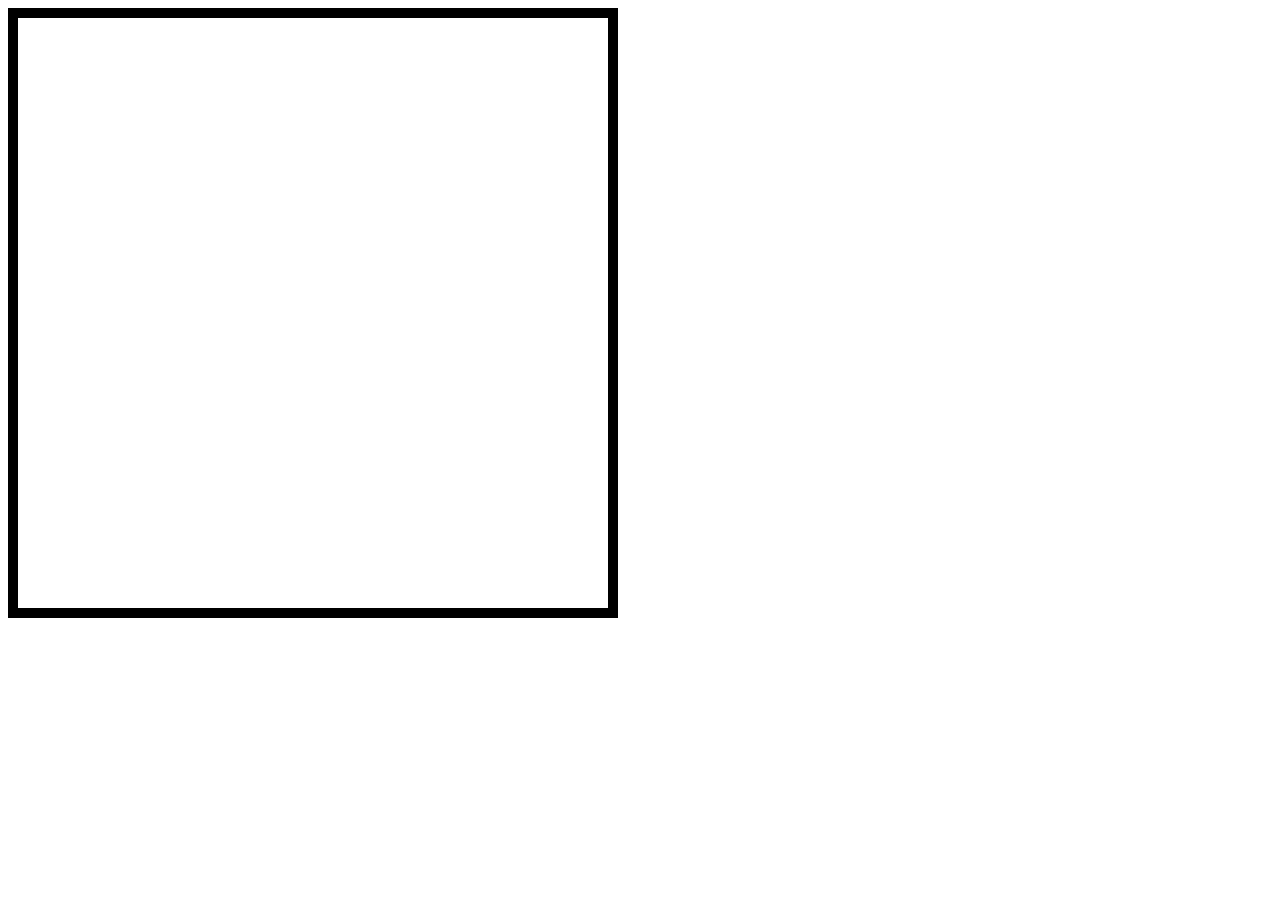
==== index.html @ d3df3e9d "fixed hints at minwidth" ====
<!DOCTYPE html>
<html lang="en">
<head>
  <meta charset="UTF-8">
  <meta name="viewport" content="width=device-width, initial-scale=1.0">
  <meta http-equiv="X-UA-Compatible" content="ie=edge">
  <title>Document</title>
  <link rel="stylesheet" href="./style/style.css">
</head>
<body>

  <canvas id="canvas" width="600" height="600"></canvas>
  
  <script src="./js/rect.js"></script>
  <script src="./js/main.js"></script>
</body>
</html>
---- style/style.css ----
#canvas {
  border: 5px solid black;
}
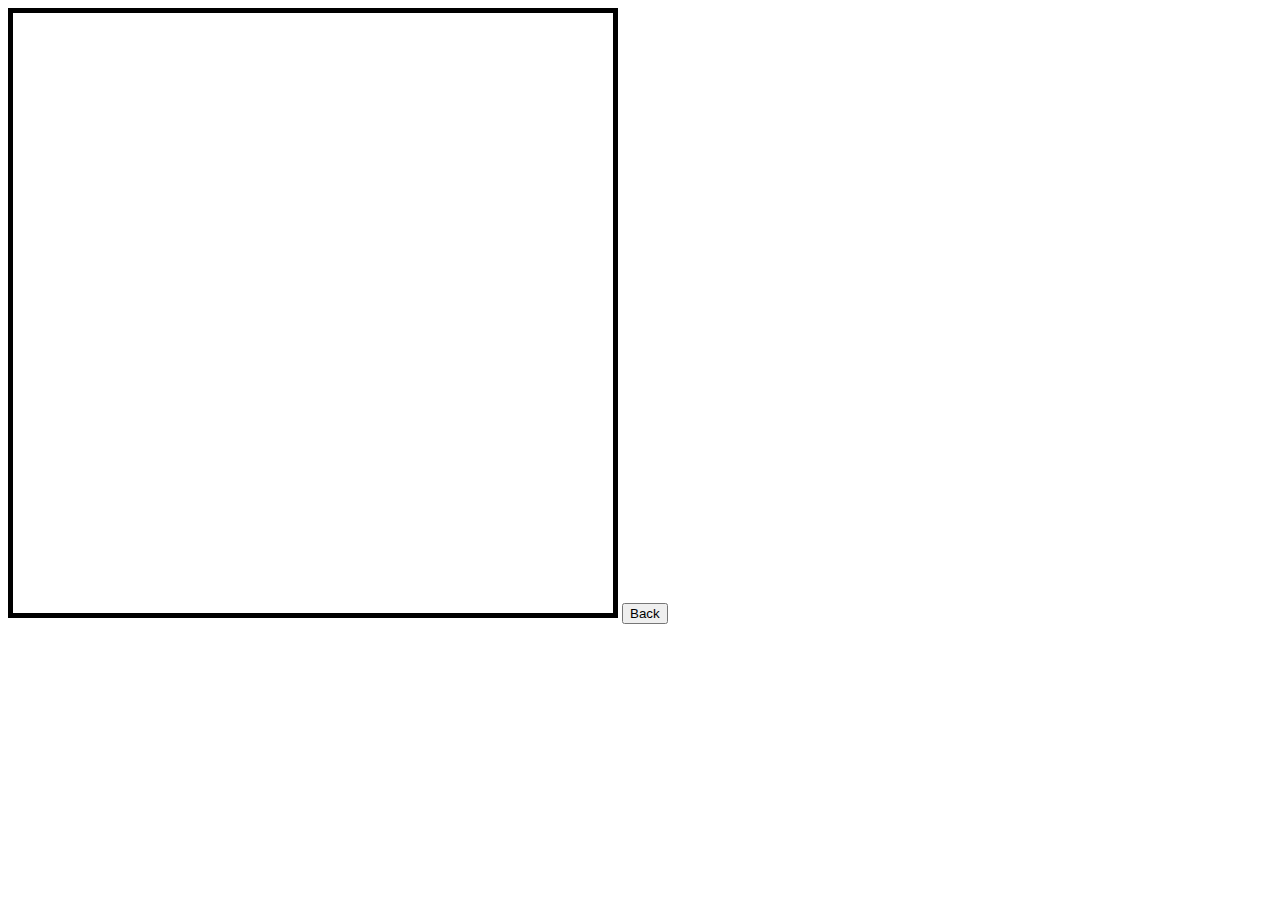
==== commit 0164bd26: "basic functions work nicely" ====
--- a/index.html
+++ b/index.html
@@ -10,6 +10,8 @@
 <body>
 
   <canvas id="canvas" width="600" height="600"></canvas>
+
+  <button id="redo">Back</button>
   
   <script src="./js/rect.js"></script>
   <script src="./js/main.js"></script>
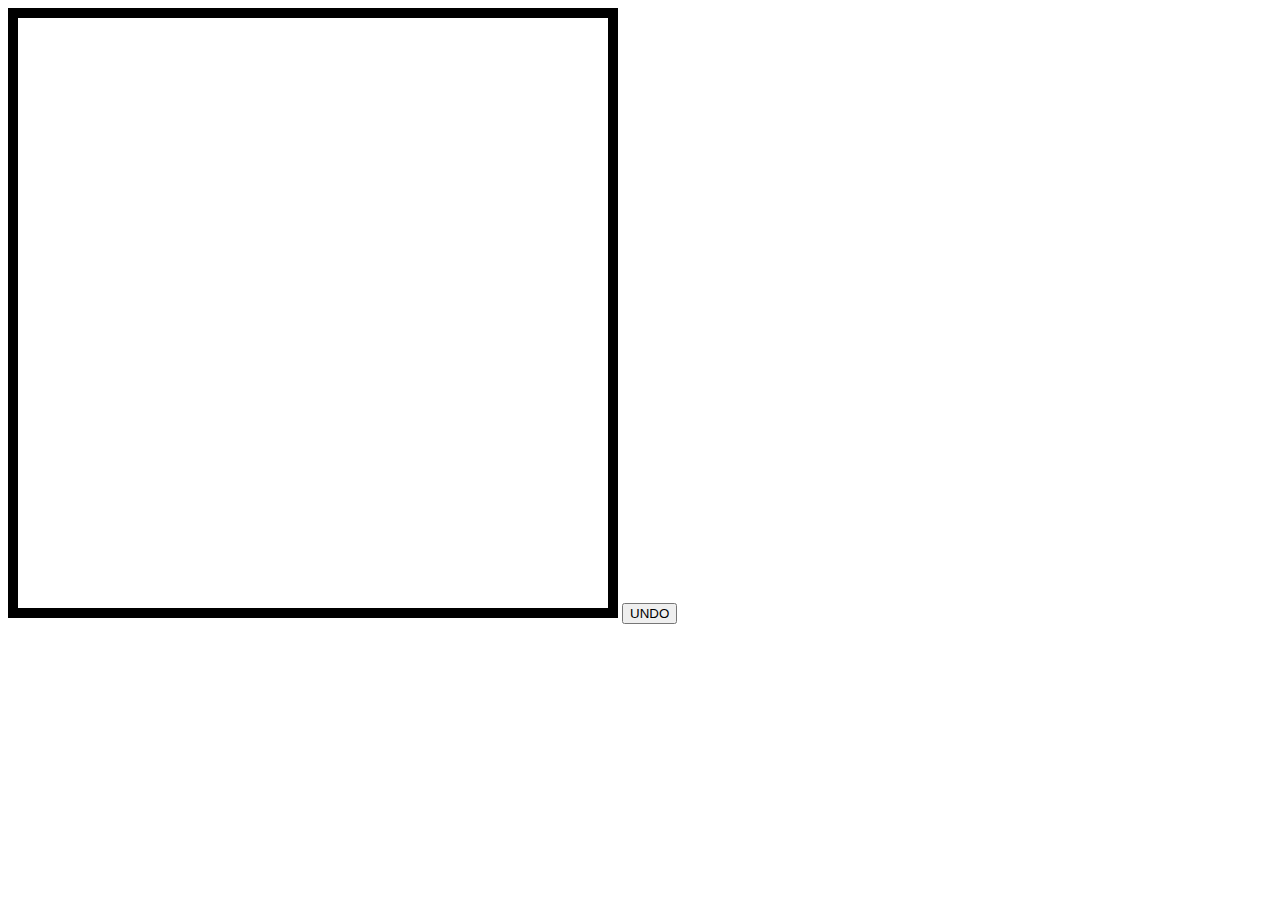
==== commit 8f72d440: "fiddling with save" ====
--- a/index.html
+++ b/index.html
@@ -8,11 +8,10 @@
   <link rel="stylesheet" href="./style/style.css">
 </head>
 <body>
+  
+    <canvas id="canvas" width="600" height="600"></canvas>
+    <button id="undo">UNDO</button>
 
-  <canvas id="canvas" width="600" height="600"></canvas>
-
-  <button id="redo">Back</button>
-  
   <script src="./js/rect.js"></script>
   <script src="./js/main.js"></script>
 </body>
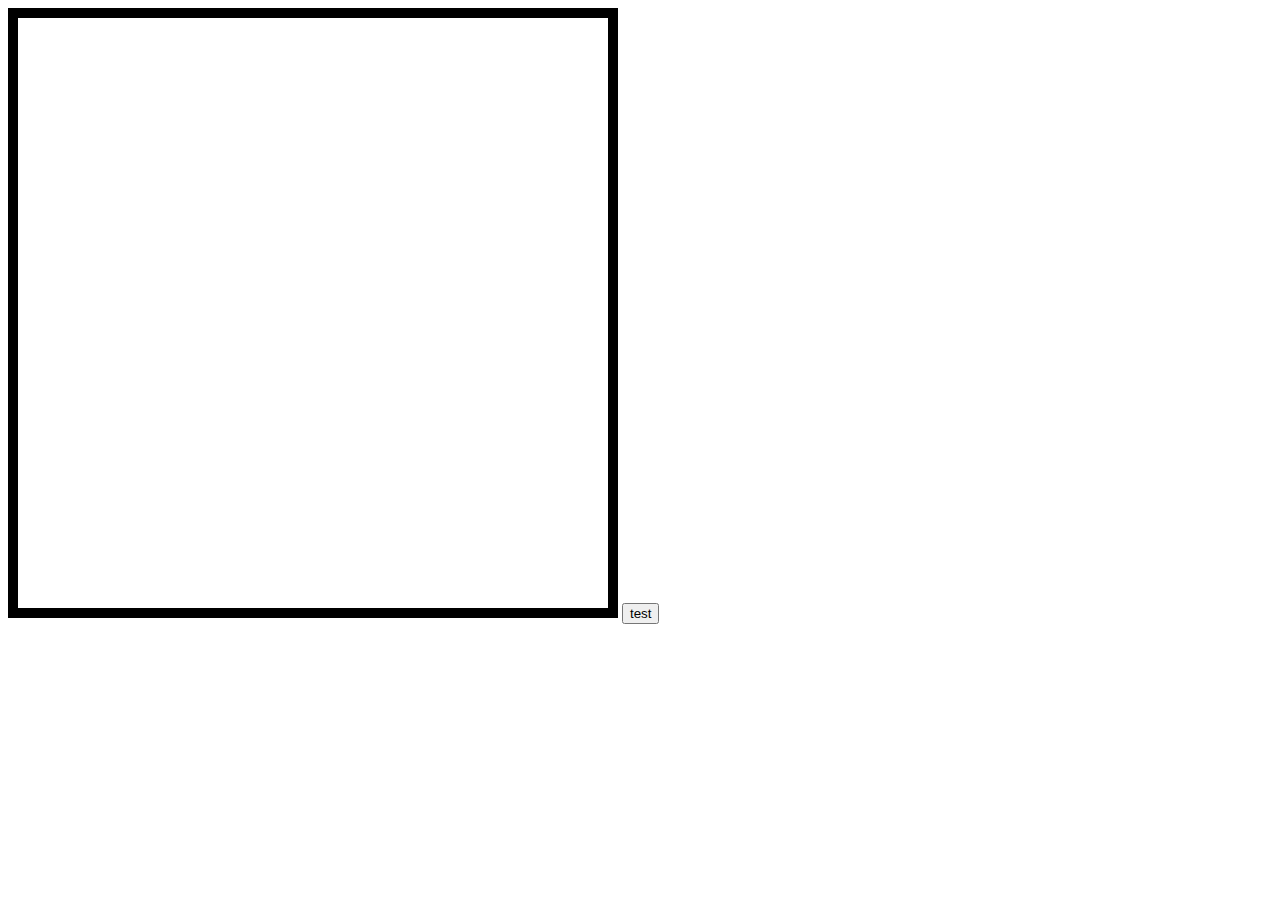
==== commit 64576677: "now for the game part" ====
--- a/index.html
+++ b/index.html
@@ -10,7 +10,7 @@
 <body>
   
     <canvas id="canvas" width="600" height="600"></canvas>
-    <button id="undo">UNDO</button>
+    <button id="check">test</button>
 
   <script src="./js/rect.js"></script>
   <script src="./js/main.js"></script>
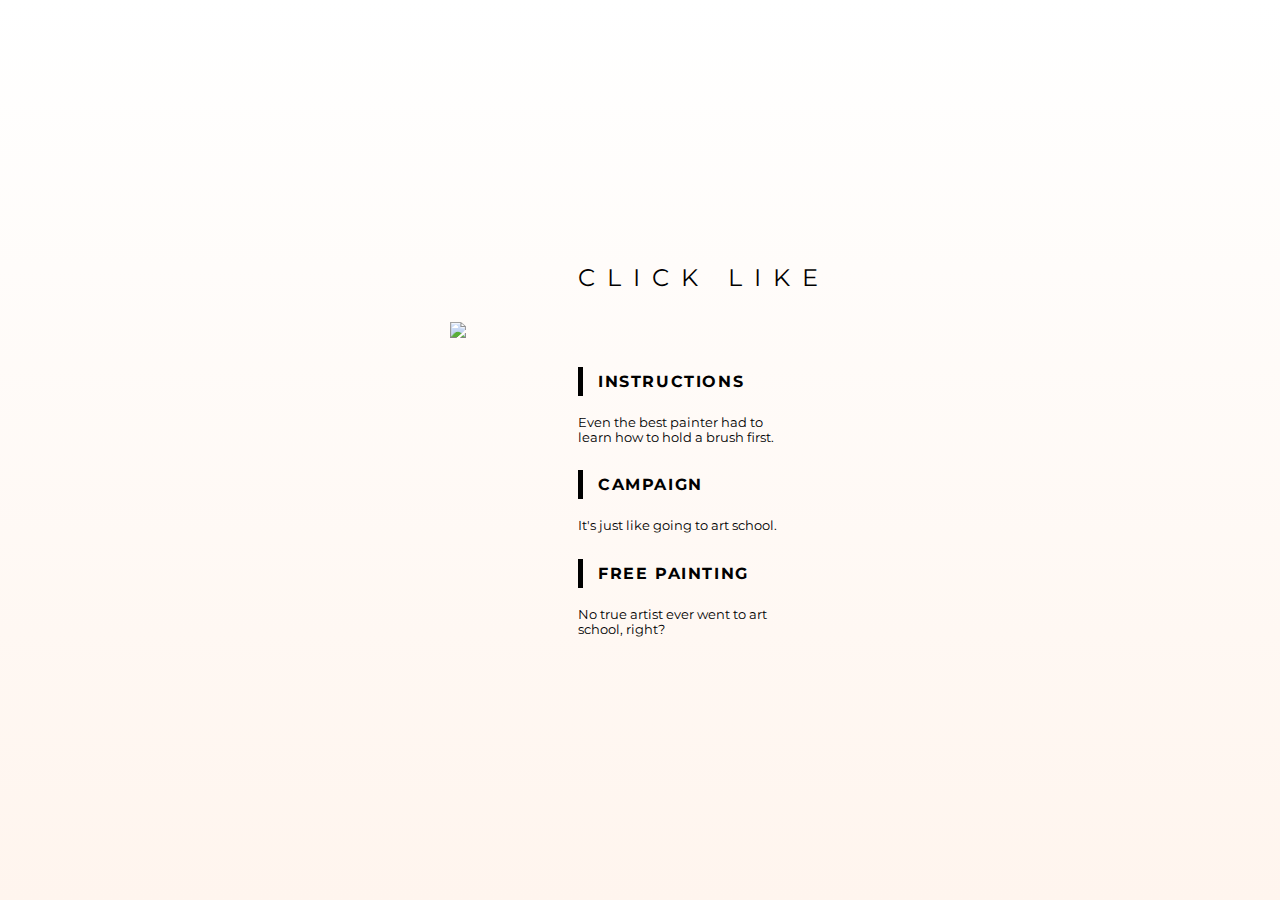
==== commit 67bbe6f8: "couple of levels left, minor fixes" ====
--- a/index.html
+++ b/index.html
@@ -6,13 +6,25 @@
   <meta http-equiv="X-UA-Compatible" content="ie=edge">
   <title>Document</title>
   <link rel="stylesheet" href="./style/style.css">
+  <link href="https://fonts.googleapis.com/css?family=Montserrat:300,300i,400,400i,500,500i,700,900" rel="stylesheet">
 </head>
 <body>
-  
-    <canvas id="canvas" width="600" height="600"></canvas>
-    <button id="check">test</button>
 
-  <script src="./js/rect.js"></script>
-  <script src="./js/main.js"></script>
+  <div class="container">
+
+  <h1 class="logo" >CLICK LIKE</h1>
+  <img src="https://upload.wikimedia.org/wikipedia/commons/thumb/b/bd/Mondrian_Signatur.png/800px-Mondrian_Signatur.png" />
+
+  <ul>
+    <li><a href="instructions.html">INSTRUCTIONS</a></li>
+    <p>Even the best painter had to learn how to hold a brush first.</p>
+    <li><a href="game.html">CAMPAIGN</a></li>
+    <p>It's just like going to art school.</p>
+    <li><a href="free.html">FREE PAINTING</a></li>
+    <p>No true artist ever went to art school, right?</p>
+  </ul>
+
+  </div>
+
 </body>
 </html>--- a/style/style.css
+++ b/style/style.css
@@ -1,3 +1,175 @@
+* {
+  margin: 0;
+  padding: 0;
+  font-family: 'Montserrat', sans-serif;
+  overflow: hidden;
+  -webkit-touch-callout: none;
+    -webkit-user-select: none;
+    -khtml-user-select: none;
+    -moz-user-select: none;
+    -ms-user-select: none;
+    user-select: none;
+}
+body {
+  background: linear-gradient(white, seashell);
+}
+a {
+  text-decoration: none;
+  color: black;
+  font-weight: 700;
+  letter-spacing: 0.1em;
+
+  border-left: 5px solid black;
+  padding: 5px 15px;
+  display: inline-block;
+}
+a:hover {
+  color: white;
+  background-color: black;;
+}
+h1 {
+  margin-bottom: 30px;
+  letter-spacing: 0.2em;
+}
+p {
+  line-height: 1.4em;
+}
+
+body {
+  display: flex;
+  flex-flow: column wrap;
+  align-items: center;
+  justify-content: center;
+  height: 100vh;
+}
+.game {
+  display: flex;
+  flex-flow: row nowrap;
+}
+.shift {
+  margin-left: -7.1vw;
+}
+
 #canvas {
   border: 5px solid black;
-}+  margin: 0 20px;
+}
+
+.home {
+  align-self: flex-start;
+}
+#finish {
+  align-self: flex-end;
+}
+
+/* -------------intro---------- */
+#begin, #cont {
+  border: 5px solid black;
+}
+#intro {
+  position: absolute;
+  background: rgba(255,255,255,0.8);
+  width: 95vw;
+  height: 50vh;
+  display: flex;
+  flex-flow: column nowrap;
+  justify-content: center;
+  align-items: center;
+}
+#intro p {
+  margin-bottom: 30px;
+}
+
+/* -------------memorize img---------- */
+#original {
+  position: absolute;
+  background: rgba(255,255,255,1);
+  width: 100vw;
+  height: 100vh;
+  display: flex;
+  flex-flow: column nowrap;
+  justify-content: center;
+  align-items: center;
+}
+#original-img {
+  width: 500px;
+  height: 500px;
+  margin-bottom: 10px;
+}
+#kgds {
+  font-weight: 300;
+  font-size: 0.6em;
+}
+#title {
+  font-weight: 700;
+  line-height: 2em;
+}
+#year {
+  font-weight: 300;
+}
+/* -------------grades---------- */
+#grades {
+  position: absolute;
+  background: rgba(255,255,255,0.8);
+  width: 95vw;
+  height: 50vh;
+  display: flex;
+  flex-flow: column nowrap;
+  justify-content: center;
+  align-items: center;
+}
+#score {
+  font-weight: 700;
+  font-size: 3em;
+  letter-spacing: 0.2em;
+}
+#grades p {
+  margin-bottom: 30px;
+}
+
+
+/* index.html */
+.logo {
+  margin-left: 10vw;
+  font-weight: 400;
+  font-size: 1.5em;
+  letter-spacing: 0.5em;
+}
+ul {
+  width: 200px;
+  margin-left: 10vw;
+  list-style: none;
+}
+ul > p {
+  font-size: 0.8em;
+  line-height: 1.2em;
+}
+ul > li {
+  margin: 20px 0 10px 0;
+  padding: 5px 0px;
+}
+
+
+.instructions-container {
+  display: flex;
+  flex-flow: row nowrap;
+}
+#instructions-heading {
+  margin-top: 50px;
+  margin-bottom: 30px;
+  letter-spacing: 0.2em;
+}
+.instructions {
+  width: 320px;
+}
+.instructions:first-child {
+  margin-right: 100px;
+}
+.instructions img {
+  display: block;
+  width: 300px;
+  height: 300px;
+  border: 7px solid black;
+  margin-bottom: 10px;
+}
+
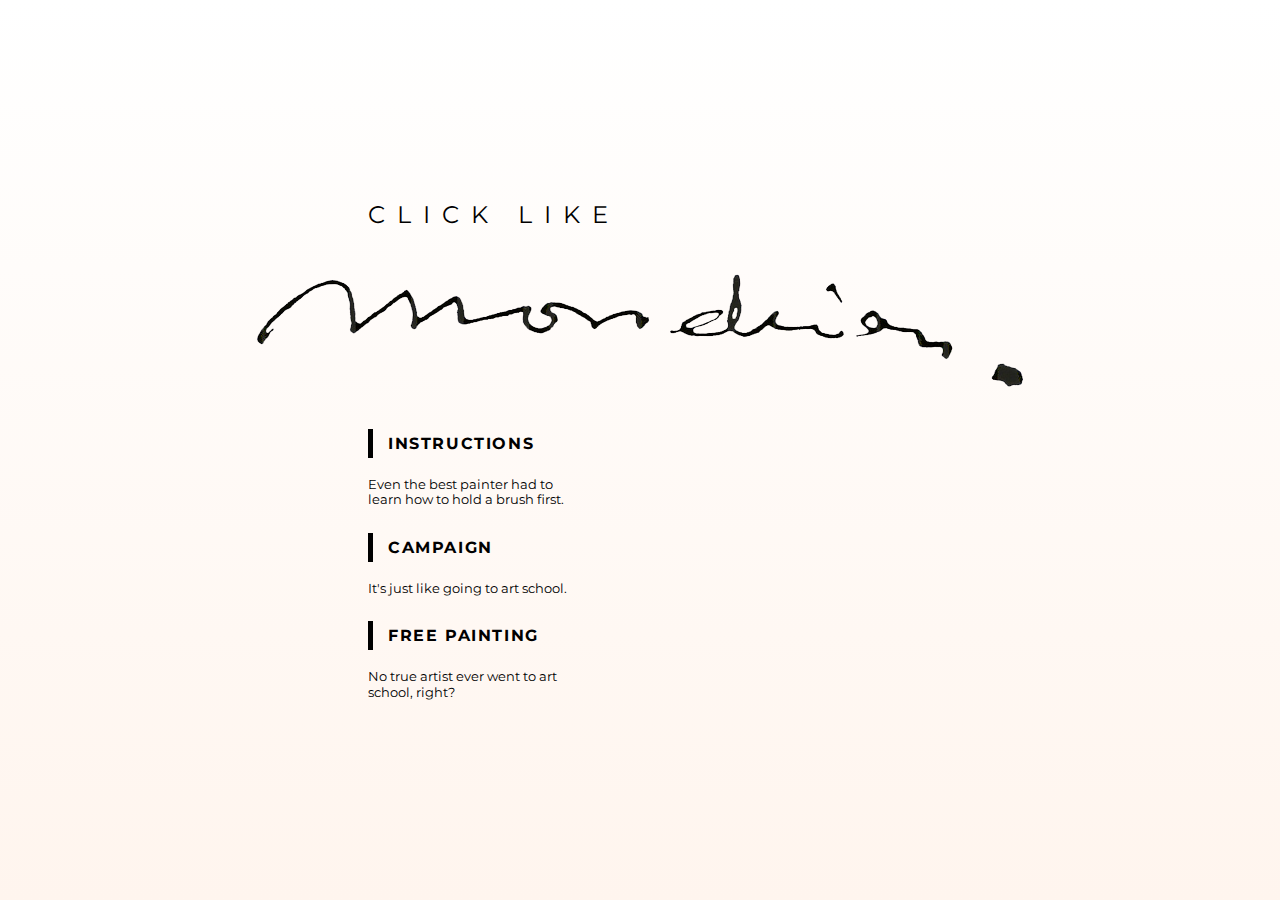
==== commit 3aa9b807: "ready for friday" ====
--- a/index.html
+++ b/index.html
@@ -4,7 +4,8 @@
   <meta charset="UTF-8">
   <meta name="viewport" content="width=device-width, initial-scale=1.0">
   <meta http-equiv="X-UA-Compatible" content="ie=edge">
-  <title>Document</title>
+  <title>Click Like Mondrian</title>
+  <link rel="icon" href="./img/level4.png">
   <link rel="stylesheet" href="./style/style.css">
   <link href="https://fonts.googleapis.com/css?family=Montserrat:300,300i,400,400i,500,500i,700,900" rel="stylesheet">
 </head>
@@ -13,14 +14,14 @@
   <div class="container">
 
   <h1 class="logo" >CLICK LIKE</h1>
-  <img src="https://upload.wikimedia.org/wikipedia/commons/thumb/b/bd/Mondrian_Signatur.png/800px-Mondrian_Signatur.png" />
+  <img src="./img/signature.png" />
 
   <ul>
     <li><a href="instructions.html">INSTRUCTIONS</a></li>
     <p>Even the best painter had to learn how to hold a brush first.</p>
-    <li><a href="game.html">CAMPAIGN</a></li>
+    <li><a href="campaign.html">CAMPAIGN</a></li>
     <p>It's just like going to art school.</p>
-    <li><a href="free.html">FREE PAINTING</a></li>
+    <li><a href="free-painting.html">FREE PAINTING</a></li>
     <p>No true artist ever went to art school, right?</p>
   </ul>
 
--- a/style/style.css
+++ b/style/style.css
@@ -1,3 +1,4 @@
+/* -------------general---------- */
 * {
   margin: 0;
   padding: 0;
@@ -34,7 +35,6 @@
 p {
   line-height: 1.4em;
 }
-
 body {
   display: flex;
   flex-flow: column wrap;
@@ -42,6 +42,16 @@
   justify-content: center;
   height: 100vh;
 }
+
+#canvas {
+  border: 5px solid black;
+  margin: 0 20px;
+}
+.home {
+  align-self: flex-start;
+}
+
+/* -------------campaign---------- */
 .game {
   display: flex;
   flex-flow: row nowrap;
@@ -49,35 +59,45 @@
 .shift {
   margin-left: -7.1vw;
 }
-
-#canvas {
-  border: 5px solid black;
-  margin: 0 20px;
+.finish {
+  align-self: flex-end;
 }
-
-.home {
-  align-self: flex-start;
-}
-#finish {
-  align-self: flex-end;
+.passive {
+  pointer-events: none;
+  opacity: 0.2;
 }
 
 /* -------------intro---------- */
-#begin, #cont {
+#begin, .cont, #end{
   border: 5px solid black;
 }
 #intro {
   position: absolute;
-  background: rgba(255,255,255,0.8);
+  /* background: rgba(255,255,255,0.8); */
   width: 95vw;
   height: 50vh;
   display: flex;
   flex-flow: column nowrap;
   justify-content: center;
   align-items: center;
+  text-align: center;
 }
-#intro p {
+#intro p, #outro p{
   margin-bottom: 30px;
+}
+br {
+  line-height: 2em;
+}
+#outro {
+  position: absolute;
+  /* background: rgba(255,255,255,0.8); */
+  width: 95vw;
+  height: 50vh;
+  display: flex;
+  flex-flow: column nowrap;
+  justify-content: center;
+  align-items: center;
+  text-align: center;
 }
 
 /* -------------memorize img---------- */
@@ -110,7 +130,7 @@
 /* -------------grades---------- */
 #grades {
   position: absolute;
-  background: rgba(255,255,255,0.8);
+  /* background: rgba(255,255,255,0.8); */
   width: 95vw;
   height: 50vh;
   display: flex;
@@ -128,7 +148,7 @@
 }
 
 
-/* index.html */
+/* -------------index---------- */
 .logo {
   margin-left: 10vw;
   font-weight: 400;
@@ -149,7 +169,7 @@
   padding: 5px 0px;
 }
 
-
+/* -------------instructions---------- */
 .instructions-container {
   display: flex;
   flex-flow: row nowrap;
